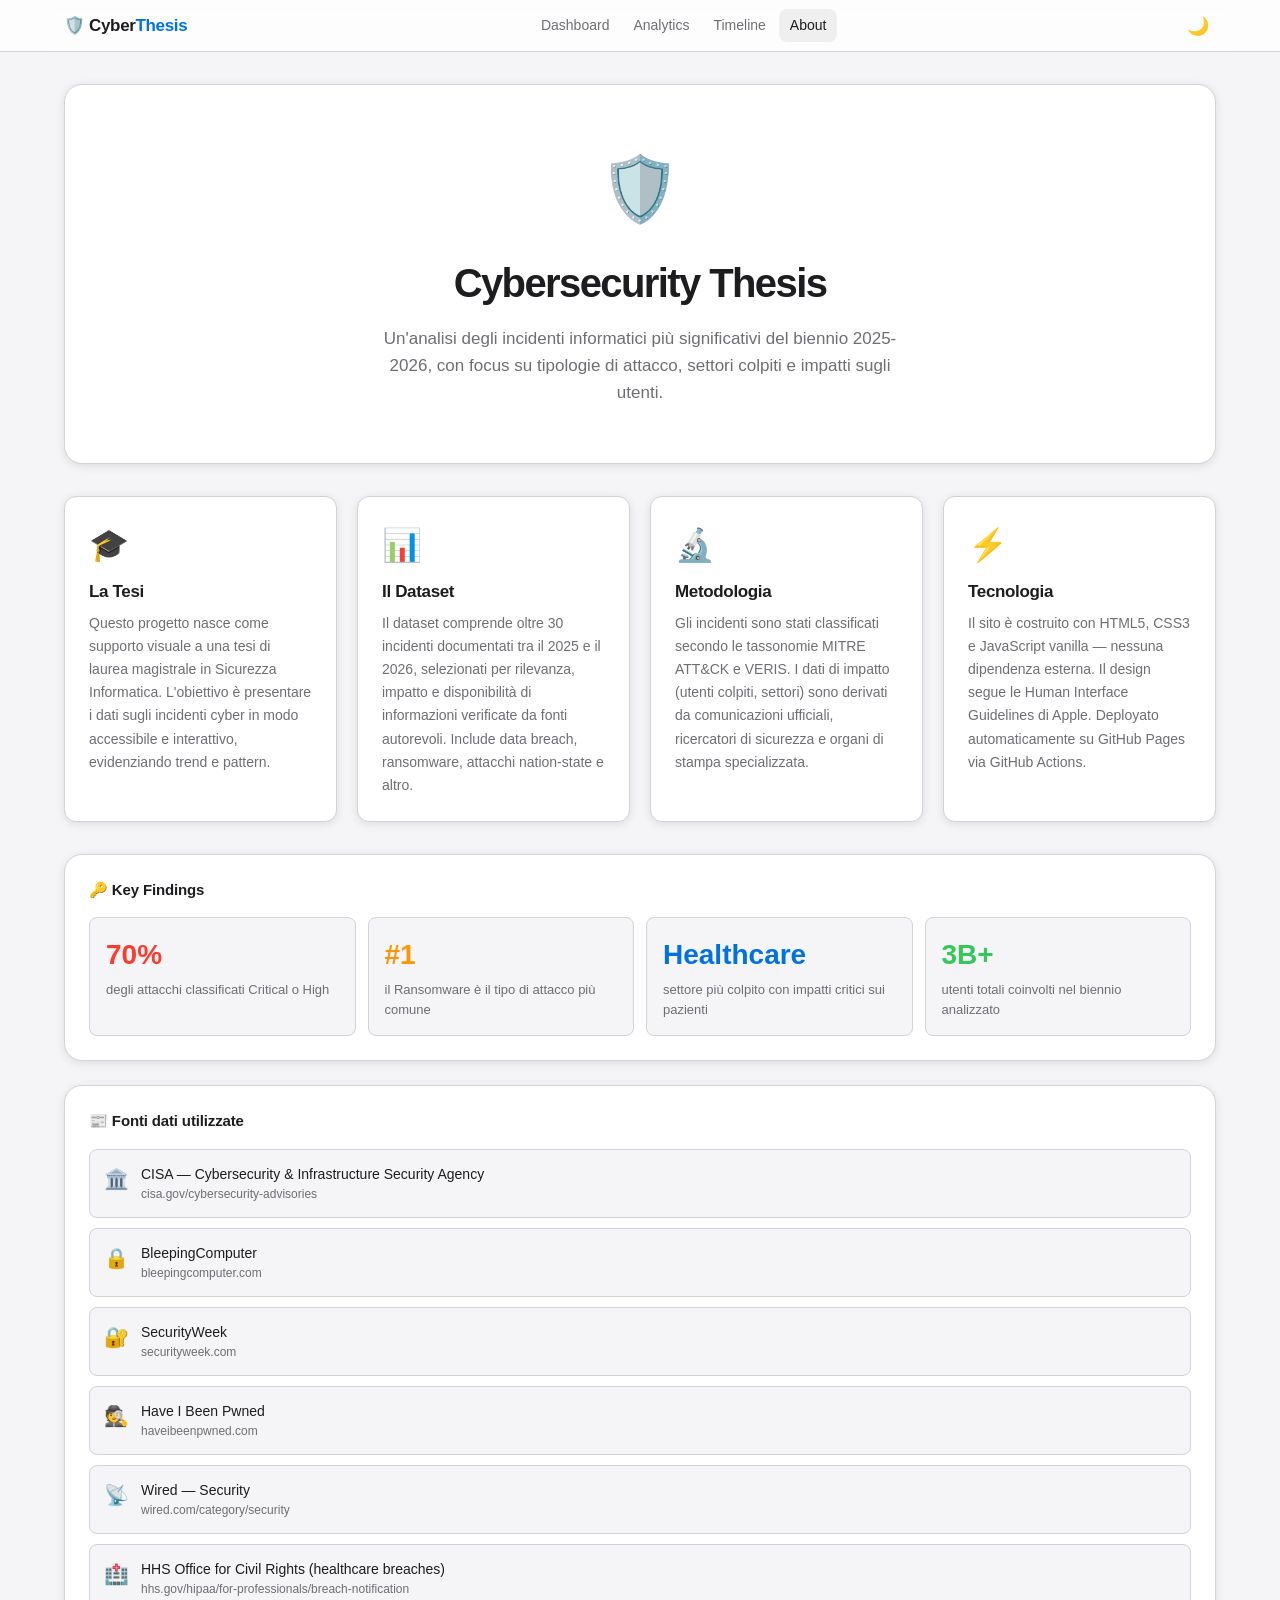
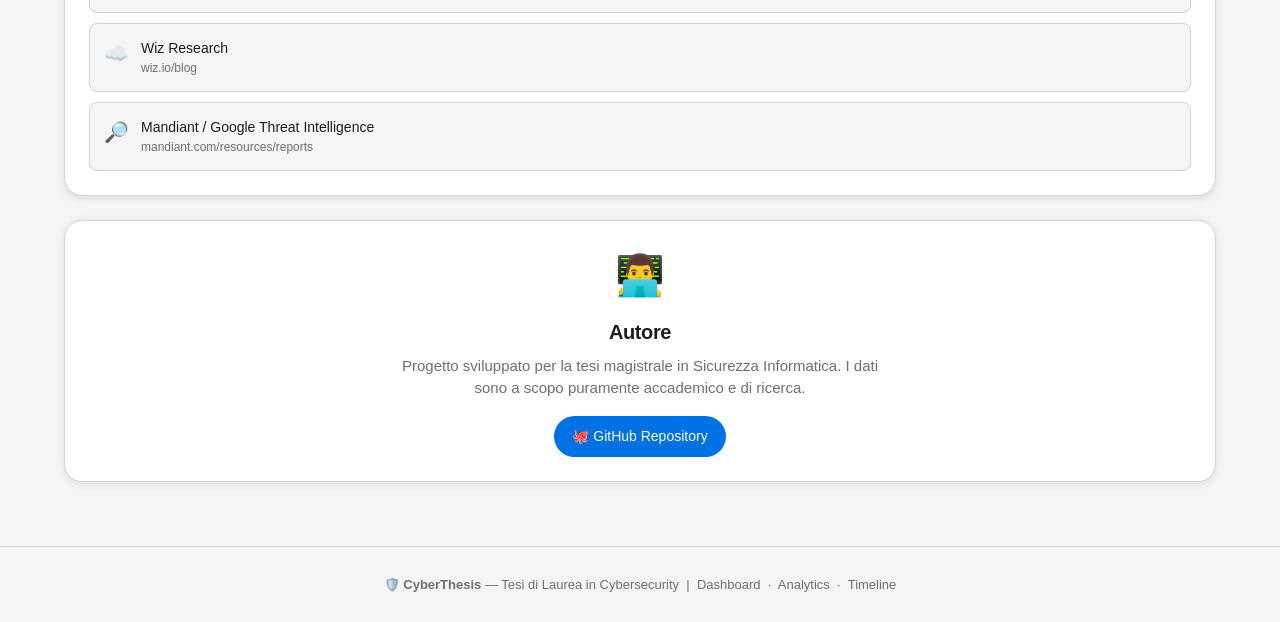
==== pages/about.html @ 57bbf615 "Create complete cybersecurity thesis website with Apple-style design Co-authored-by: egidiocosanostr" ====
<!DOCTYPE html>
<html lang="it" data-theme="light">
<head>
  <meta charset="UTF-8">
  <meta name="viewport" content="width=device-width, initial-scale=1.0">
  <title>About — Cybersecurity Thesis</title>
  <meta name="description" content="Informazioni sulla tesi di laurea in cybersecurity">
  <base href="../">
  <link rel="stylesheet" href="css/style.css">
</head>
<body>

<nav class="nav" role="navigation">
  <div class="nav__inner">
    <a href="index.html" class="nav__logo">🛡️ Cyber<span>Thesis</span></a>
    <ul class="nav__links" id="nav-links">
      <li><a href="index.html">Dashboard</a></li>
      <li><a href="pages/analytics.html">Analytics</a></li>
      <li><a href="pages/timeline.html">Timeline</a></li>
      <li><a href="pages/about.html">About</a></li>
    </ul>
    <div class="nav__actions">
      <button class="btn-icon theme-toggle" aria-label="Modalità scura">🌙</button>
      <button class="nav__hamburger" aria-label="Apri menu">
        <span></span><span></span><span></span>
      </button>
    </div>
  </div>
</nav>

<main class="page-wrap">
  <div class="container">

    <!-- Hero -->
    <div class="about-hero">
      <div class="about-hero__emoji">🛡️</div>
      <h1 class="about-hero__title">Cybersecurity Thesis</h1>
      <p class="about-hero__sub">
        Un'analisi degli incidenti informatici più significativi del biennio 2025-2026,
        con focus su tipologie di attacco, settori colpiti e impatti sugli utenti.
      </p>
    </div>

    <!-- Info cards -->
    <div class="about-grid">
      <div class="about-card">
        <div class="about-card__icon">🎓</div>
        <div class="about-card__title">La Tesi</div>
        <div class="about-card__text">
          Questo progetto nasce come supporto visuale a una tesi di laurea magistrale
          in Sicurezza Informatica. L'obiettivo è presentare i dati sugli incidenti
          cyber in modo accessibile e interattivo, evidenziando trend e pattern.
        </div>
      </div>
      <div class="about-card">
        <div class="about-card__icon">📊</div>
        <div class="about-card__title">Il Dataset</div>
        <div class="about-card__text">
          Il dataset comprende oltre 30 incidenti documentati tra il 2025 e il 2026,
          selezionati per rilevanza, impatto e disponibilità di informazioni verificate
          da fonti autorevoli. Include data breach, ransomware, attacchi nation-state e altro.
        </div>
      </div>
      <div class="about-card">
        <div class="about-card__icon">🔬</div>
        <div class="about-card__title">Metodologia</div>
        <div class="about-card__text">
          Gli incidenti sono stati classificati secondo le tassonomie MITRE ATT&amp;CK
          e VERIS. I dati di impatto (utenti colpiti, settori) sono derivati da
          comunicazioni ufficiali, ricercatori di sicurezza e organi di stampa specializzata.
        </div>
      </div>
      <div class="about-card">
        <div class="about-card__icon">⚡</div>
        <div class="about-card__title">Tecnologia</div>
        <div class="about-card__text">
          Il sito è costruito con HTML5, CSS3 e JavaScript vanilla — nessuna dipendenza
          esterna. Il design segue le Human Interface Guidelines di Apple. Deployato
          automaticamente su GitHub Pages via GitHub Actions.
        </div>
      </div>
    </div>

    <!-- Key findings -->
    <div class="full-card">
      <div class="chart-card__title" style="margin-bottom:16px;">🔑 Key Findings</div>
      <div style="display:grid;grid-template-columns:repeat(auto-fit,minmax(200px,1fr));gap:12px;">
        <div style="padding:16px;background:var(--bg);border-radius:var(--r-sm);border:1px solid var(--border);">
          <div style="font-size:28px;font-weight:700;color:var(--critical)">70%</div>
          <div style="font-size:13px;color:var(--txt-sub);margin-top:4px;">degli attacchi classificati Critical o High</div>
        </div>
        <div style="padding:16px;background:var(--bg);border-radius:var(--r-sm);border:1px solid var(--border);">
          <div style="font-size:28px;font-weight:700;color:var(--high)">#1</div>
          <div style="font-size:13px;color:var(--txt-sub);margin-top:4px;">il Ransomware è il tipo di attacco più comune</div>
        </div>
        <div style="padding:16px;background:var(--bg);border-radius:var(--r-sm);border:1px solid var(--border);">
          <div style="font-size:28px;font-weight:700;color:var(--accent)">Healthcare</div>
          <div style="font-size:13px;color:var(--txt-sub);margin-top:4px;">settore più colpito con impatti critici sui pazienti</div>
        </div>
        <div style="padding:16px;background:var(--bg);border-radius:var(--r-sm);border:1px solid var(--border);">
          <div style="font-size:28px;font-weight:700;color:var(--low)">3B+</div>
          <div style="font-size:13px;color:var(--txt-sub);margin-top:4px;">utenti totali coinvolti nel biennio analizzato</div>
        </div>
      </div>
    </div>

    <!-- Sources -->
    <div class="full-card">
      <div class="chart-card__title" style="margin-bottom:16px;">📰 Fonti dati utilizzate</div>
      <ul class="sources-list">
        <li class="source-item">
          <div class="source-item__icon">🏛️</div>
          <div>
            <div class="source-item__name">CISA — Cybersecurity & Infrastructure Security Agency</div>
            <div class="source-item__url">cisa.gov/cybersecurity-advisories</div>
          </div>
        </li>
        <li class="source-item">
          <div class="source-item__icon">🔒</div>
          <div>
            <div class="source-item__name">BleepingComputer</div>
            <div class="source-item__url">bleepingcomputer.com</div>
          </div>
        </li>
        <li class="source-item">
          <div class="source-item__icon">🔐</div>
          <div>
            <div class="source-item__name">SecurityWeek</div>
            <div class="source-item__url">securityweek.com</div>
          </div>
        </li>
        <li class="source-item">
          <div class="source-item__icon">🕵️</div>
          <div>
            <div class="source-item__name">Have I Been Pwned</div>
            <div class="source-item__url">haveibeenpwned.com</div>
          </div>
        </li>
        <li class="source-item">
          <div class="source-item__icon">📡</div>
          <div>
            <div class="source-item__name">Wired — Security</div>
            <div class="source-item__url">wired.com/category/security</div>
          </div>
        </li>
        <li class="source-item">
          <div class="source-item__icon">🏥</div>
          <div>
            <div class="source-item__name">HHS Office for Civil Rights (healthcare breaches)</div>
            <div class="source-item__url">hhs.gov/hipaa/for-professionals/breach-notification</div>
          </div>
        </li>
        <li class="source-item">
          <div class="source-item__icon">☁️</div>
          <div>
            <div class="source-item__name">Wiz Research</div>
            <div class="source-item__url">wiz.io/blog</div>
          </div>
        </li>
        <li class="source-item">
          <div class="source-item__icon">🔎</div>
          <div>
            <div class="source-item__name">Mandiant / Google Threat Intelligence</div>
            <div class="source-item__url">mandiant.com/resources/reports</div>
          </div>
        </li>
      </ul>
    </div>

    <!-- Contact / Author -->
    <div class="full-card" style="text-align:center;">
      <div style="font-size:40px;margin-bottom:12px;">👨‍💻</div>
      <h2 style="font-size:20px;font-weight:700;letter-spacing:-.02em;margin-bottom:8px;">Autore</h2>
      <p style="font-size:15px;color:var(--txt-sub);max-width:480px;margin:0 auto 16px;">
        Progetto sviluppato per la tesi magistrale in Sicurezza Informatica.
        I dati sono a scopo puramente accademico e di ricerca.
      </p>
      <div style="display:flex;gap:12px;justify-content:center;flex-wrap:wrap;">
        <a href="https://github.com/egidiocosanostra/cybersecurity-thesis"
           target="_blank" rel="noopener"
           style="display:inline-flex;align-items:center;gap:6px;padding:10px 18px;
                  background:var(--accent);color:#fff;border-radius:var(--r-full);
                  font-size:14px;font-weight:500;opacity:1;">
          🐙 GitHub Repository
        </a>
      </div>
    </div>

  </div>
</main>

<footer class="footer">
  <div class="container">
    <p>🛡️ <strong>CyberThesis</strong> — Tesi di Laurea in Cybersecurity &nbsp;|&nbsp;
      <a href="../index.html">Dashboard</a> &nbsp;·&nbsp;
      <a href="analytics.html">Analytics</a> &nbsp;·&nbsp;
      <a href="timeline.html">Timeline</a>
    </p>
  </div>
</footer>

<script src="js/main.js"></script>
</body>
</html>
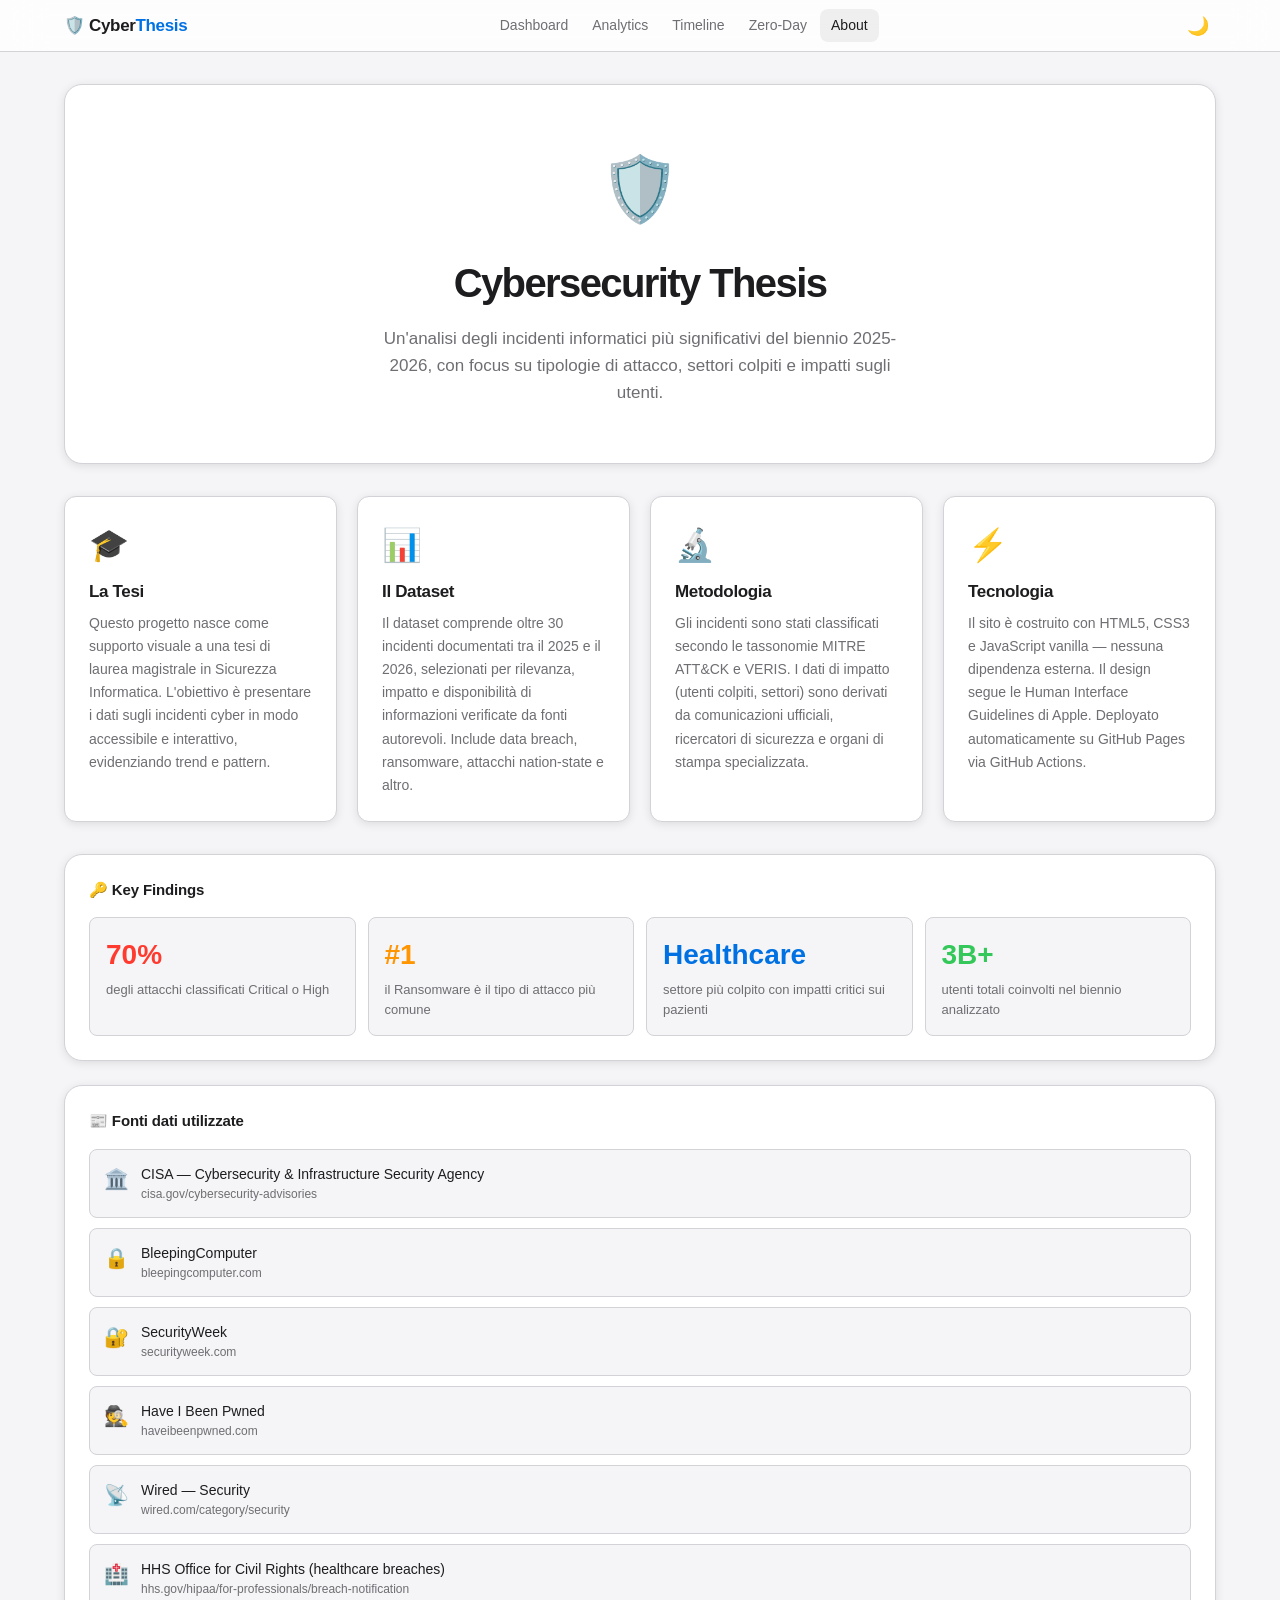
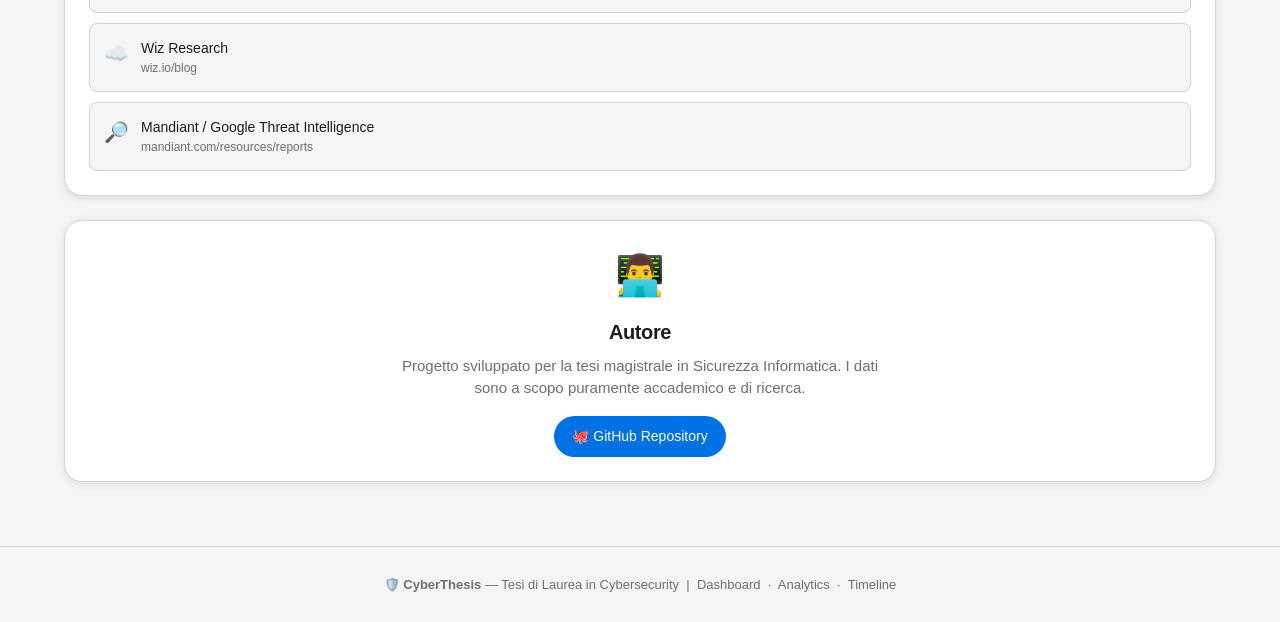
==== commit d6292fed: "feat: add Zero-Day section with 41 CVEs, dashboard, charts, filters and search Agent-Logs-Url: https" ====
--- a/pages/about.html
+++ b/pages/about.html
@@ -17,6 +17,7 @@
       <li><a href="index.html">Dashboard</a></li>
       <li><a href="pages/analytics.html">Analytics</a></li>
       <li><a href="pages/timeline.html">Timeline</a></li>
+      <li><a href="pages/zero-day.html">Zero-Day</a></li>
       <li><a href="pages/about.html">About</a></li>
     </ul>
     <div class="nav__actions">
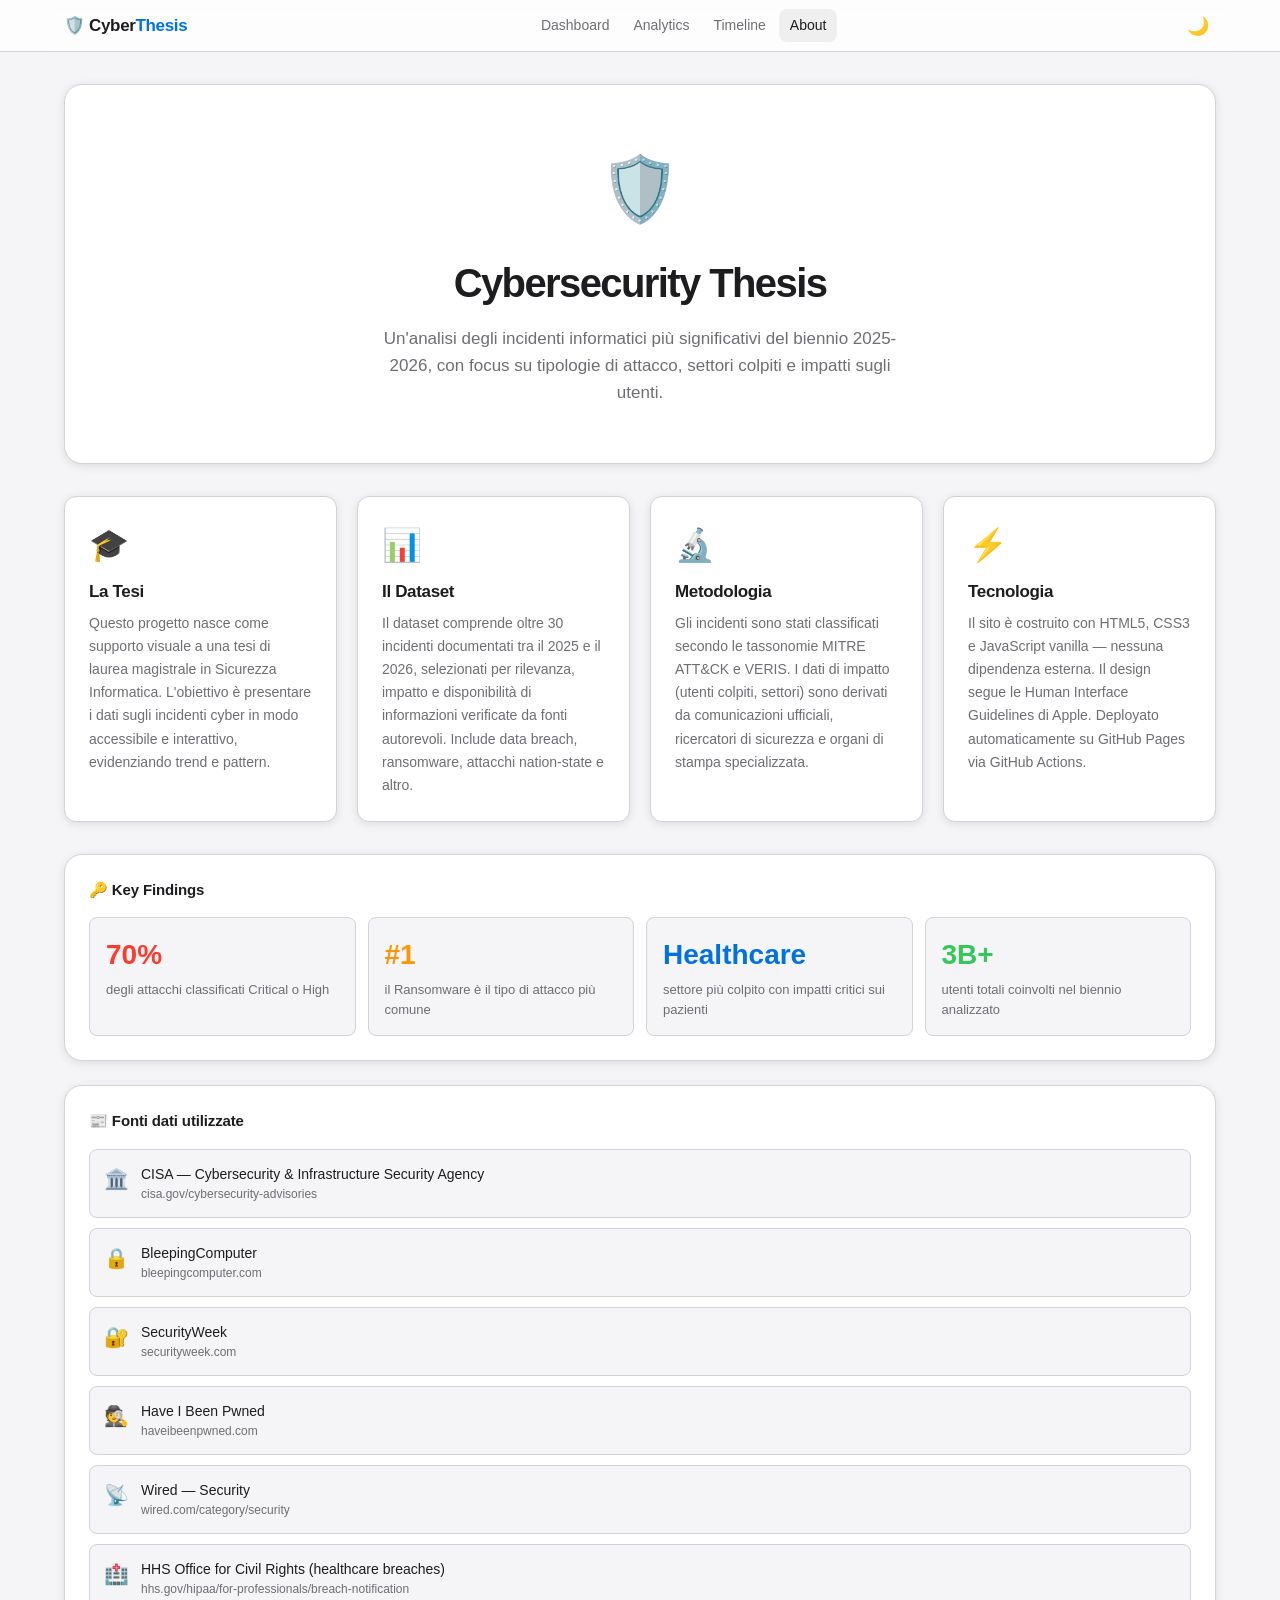
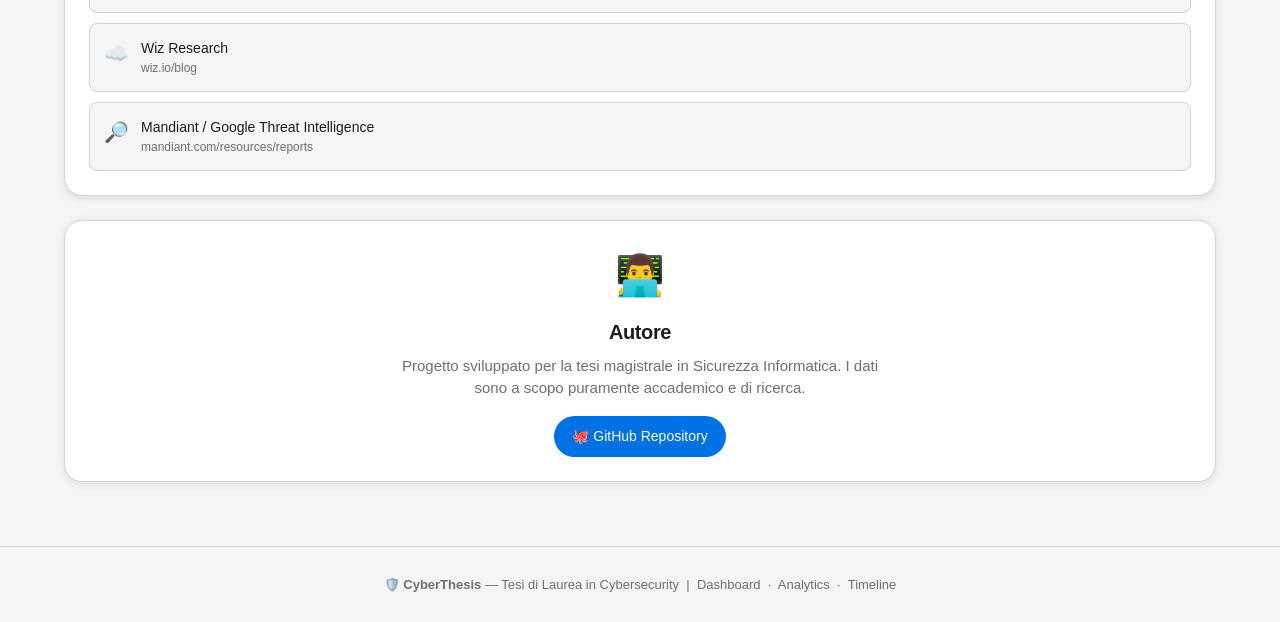
==== commit a0b37a8b: "Revert "Add Zero-Day vulnerabilities section"" ====
--- a/pages/about.html
+++ b/pages/about.html
@@ -17,7 +17,6 @@
       <li><a href="index.html">Dashboard</a></li>
       <li><a href="pages/analytics.html">Analytics</a></li>
       <li><a href="pages/timeline.html">Timeline</a></li>
-      <li><a href="pages/zero-day.html">Zero-Day</a></li>
       <li><a href="pages/about.html">About</a></li>
     </ul>
     <div class="nav__actions">
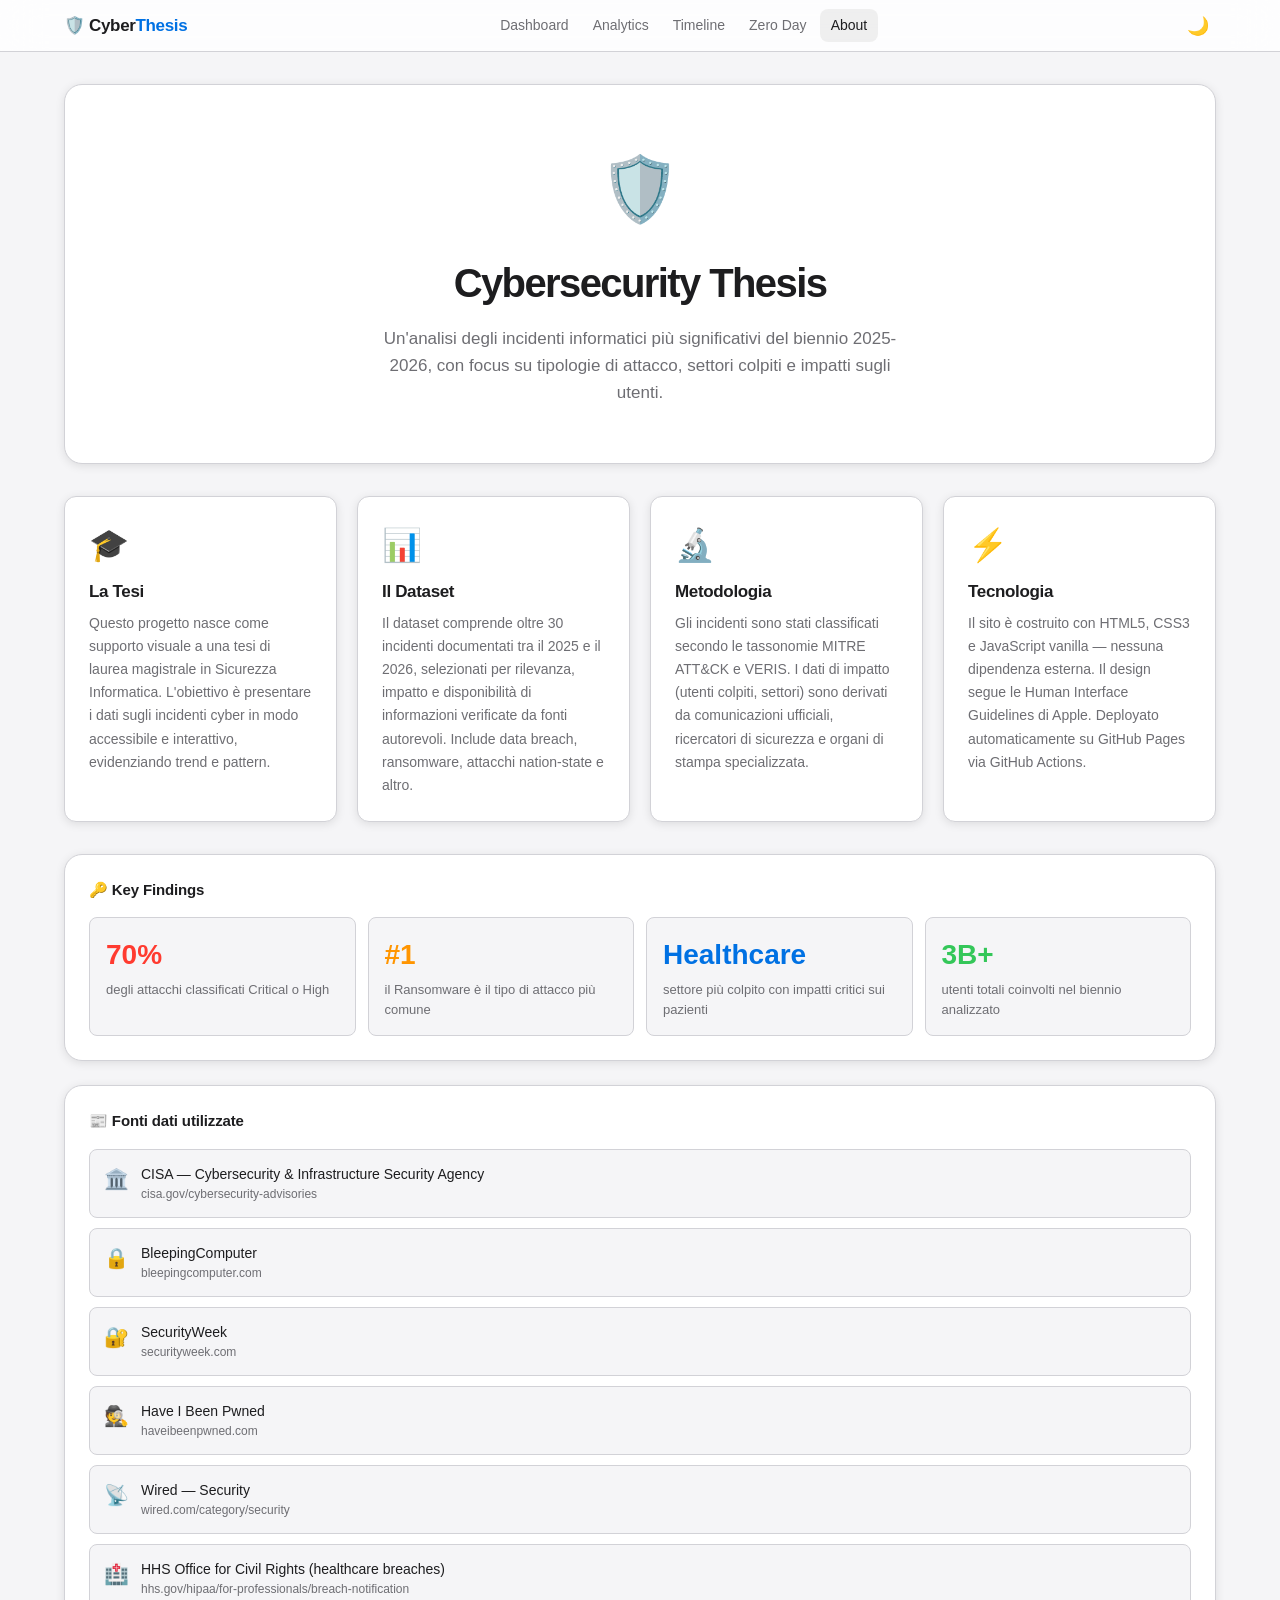
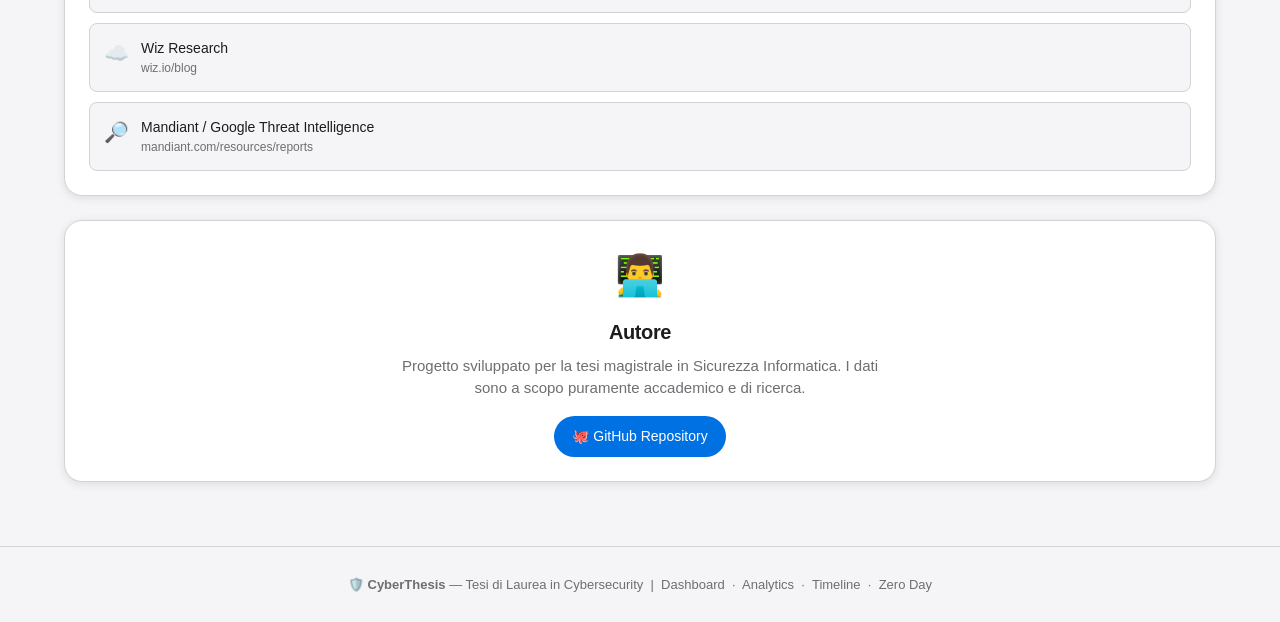
==== commit b115c96b: "Add Zero Day section: page, data, and nav links Agent-Logs-Url: https://github.com/egidiocosanostra/" ====
--- a/pages/about.html
+++ b/pages/about.html
@@ -17,6 +17,7 @@
       <li><a href="index.html">Dashboard</a></li>
       <li><a href="pages/analytics.html">Analytics</a></li>
       <li><a href="pages/timeline.html">Timeline</a></li>
+      <li><a href="pages/zeroday.html">Zero Day</a></li>
       <li><a href="pages/about.html">About</a></li>
     </ul>
     <div class="nav__actions">
@@ -194,7 +195,8 @@
     <p>🛡️ <strong>CyberThesis</strong> — Tesi di Laurea in Cybersecurity &nbsp;|&nbsp;
       <a href="../index.html">Dashboard</a> &nbsp;·&nbsp;
       <a href="analytics.html">Analytics</a> &nbsp;·&nbsp;
-      <a href="timeline.html">Timeline</a>
+      <a href="timeline.html">Timeline</a> &nbsp;·&nbsp;
+      <a href="zeroday.html">Zero Day</a>
     </p>
   </div>
 </footer>
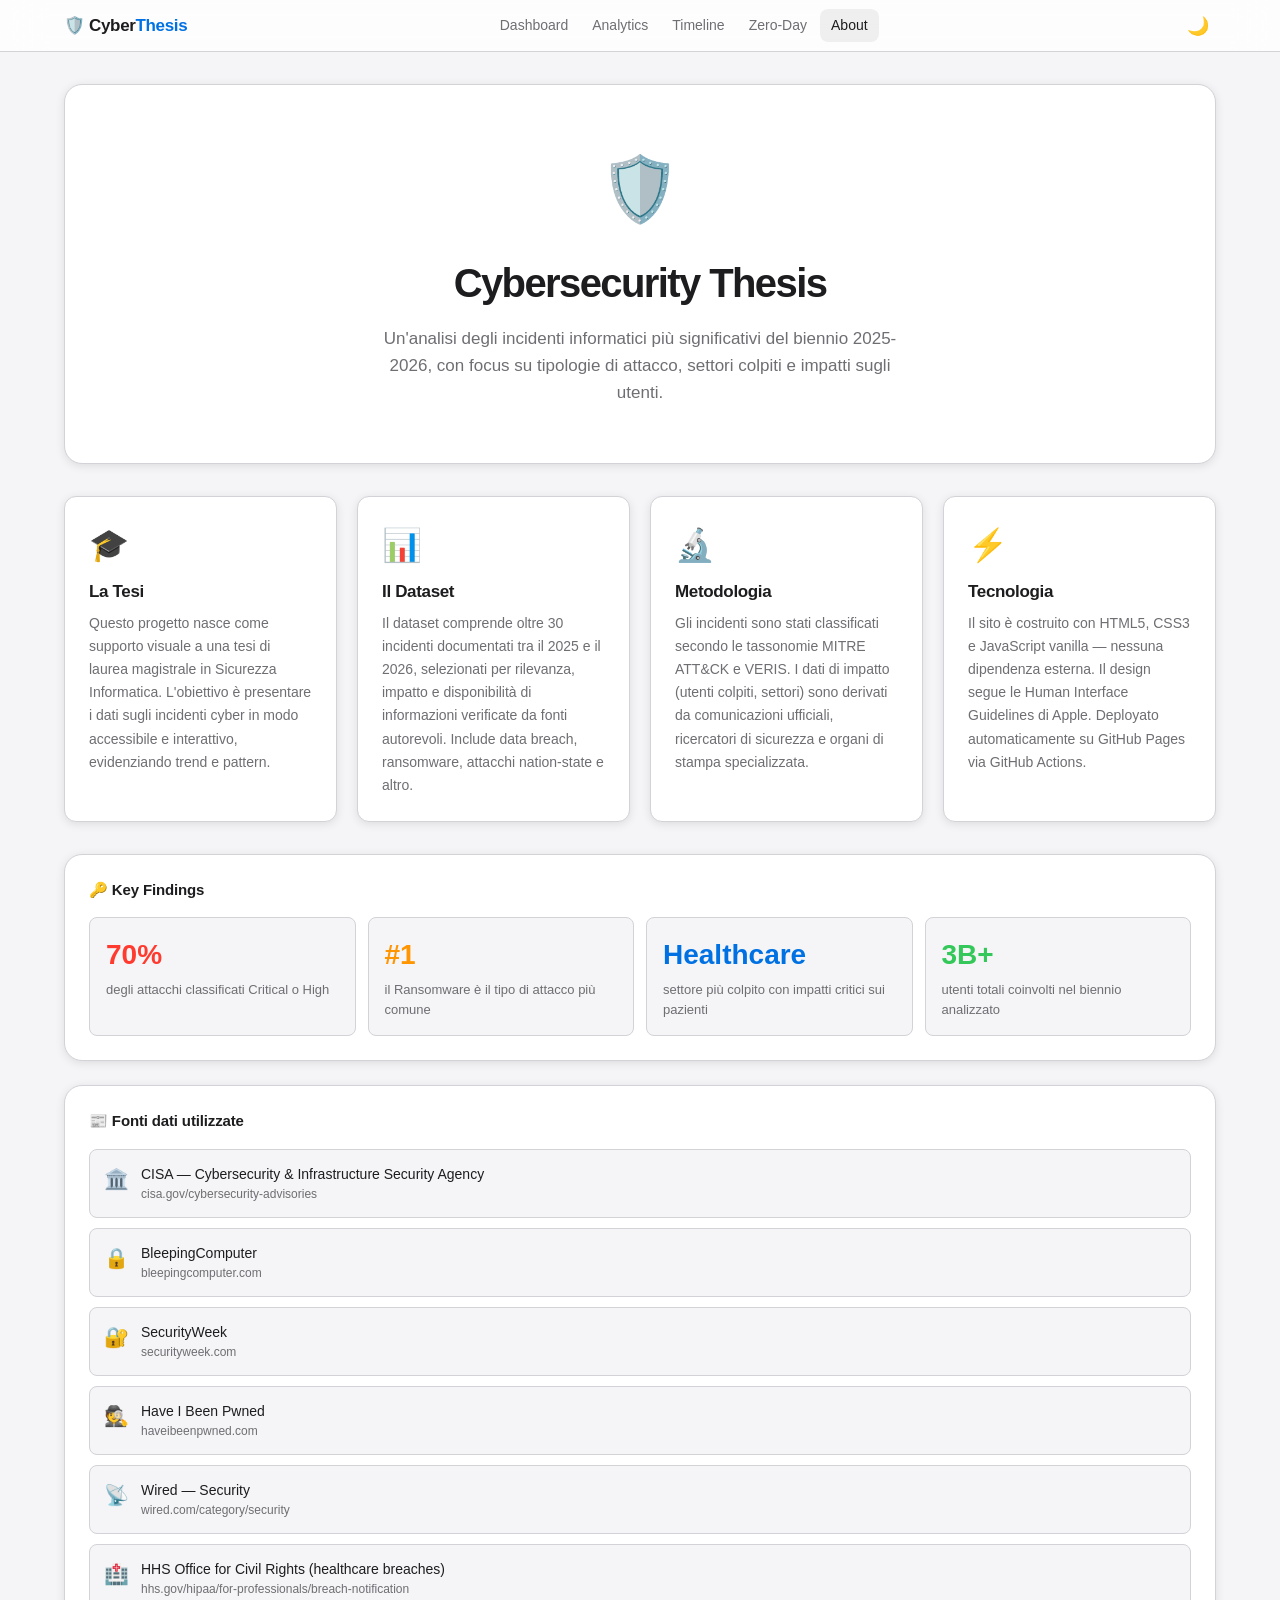
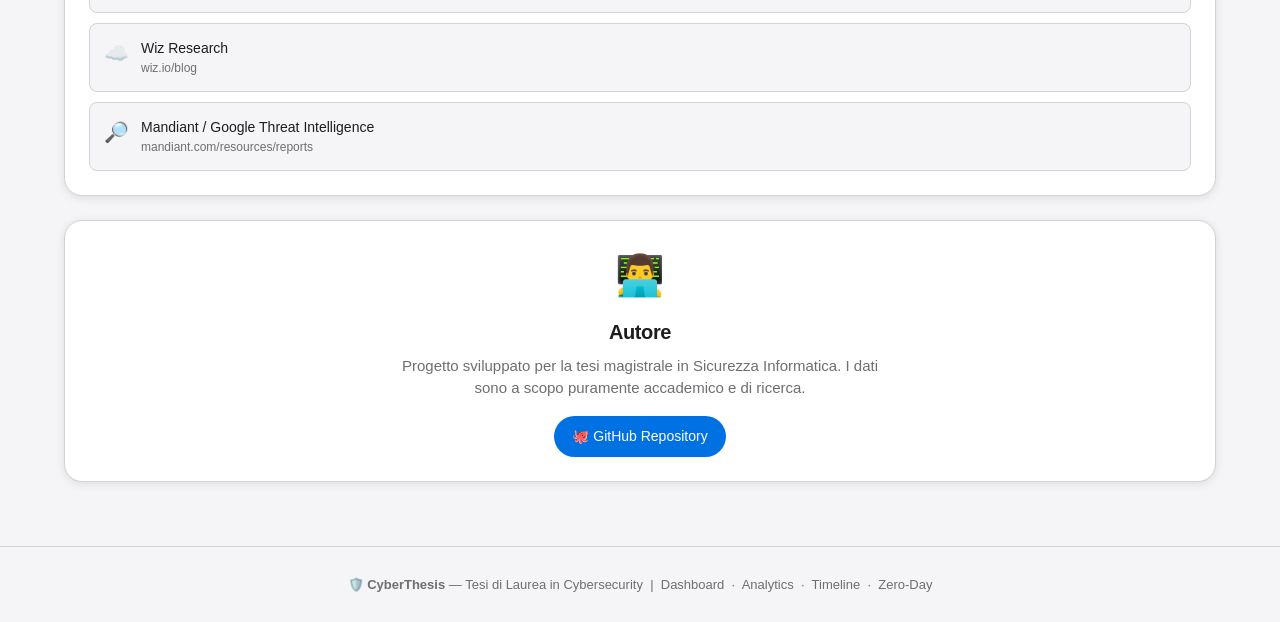
==== commit eca956aa: "Enhance Zero-Day section: search, filters, charts, cards, modal, and nav label update Agent-Logs-Url" ====
--- a/pages/about.html
+++ b/pages/about.html
@@ -17,7 +17,7 @@
       <li><a href="index.html">Dashboard</a></li>
       <li><a href="pages/analytics.html">Analytics</a></li>
       <li><a href="pages/timeline.html">Timeline</a></li>
-      <li><a href="pages/zeroday.html">Zero Day</a></li>
+      <li><a href="pages/zeroday.html">Zero-Day</a></li>
       <li><a href="pages/about.html">About</a></li>
     </ul>
     <div class="nav__actions">
@@ -193,10 +193,10 @@
 <footer class="footer">
   <div class="container">
     <p>🛡️ <strong>CyberThesis</strong> — Tesi di Laurea in Cybersecurity &nbsp;|&nbsp;
-      <a href="../index.html">Dashboard</a> &nbsp;·&nbsp;
-      <a href="analytics.html">Analytics</a> &nbsp;·&nbsp;
-      <a href="timeline.html">Timeline</a> &nbsp;·&nbsp;
-      <a href="zeroday.html">Zero Day</a>
+      <a href="index.html">Dashboard</a> &nbsp;·&nbsp;
+      <a href="pages/analytics.html">Analytics</a> &nbsp;·&nbsp;
+      <a href="pages/timeline.html">Timeline</a> &nbsp;·&nbsp;
+      <a href="pages/zeroday.html">Zero-Day</a>
     </p>
   </div>
 </footer>
